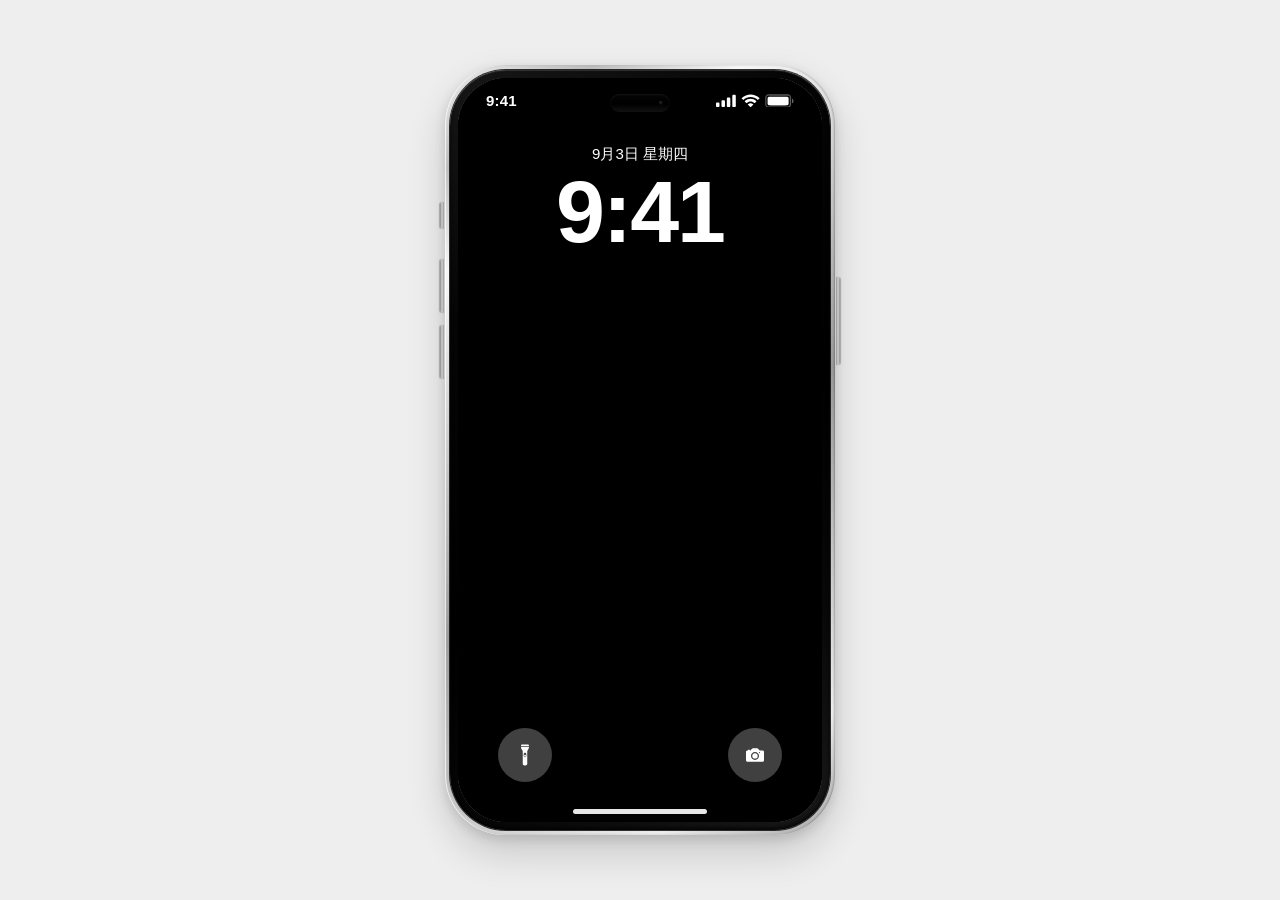
==== satou/index.html @ 559e8ab4 "创建 index.html" ====
<!DOCTYPE html>
<html lang="zh-CN">

<head>
<meta charset="UTF-8">

<meta name="viewport"
content="width=device-width,
initial-scale=1.0,
maximum-scale=1.0,
user-scalable=no,
viewport-fit=cover">

<title>satou</title>

<!-- =========================
     PWA
========================= -->

<link rel="manifest" href="./manifest.webmanifest">

<link rel="icon"
type="image/png"
href="https://i.imgs.ovh/2026/09/02/5fd685cc628af5558ac9b6ee3668867c.png">

<link rel="apple-touch-icon"
href="https://i.imgs.ovh/2026/09/02/5fd685cc628af5558ac9b6ee3668867c.png">

<meta name="apple-mobile-web-app-title" content="satou">

<meta name="apple-mobile-web-app-capable" content="yes">

<meta name="apple-mobile-web-app-status-bar-style"
content="black-translucent">

<meta name="mobile-web-app-capable" content="yes">

<meta name="theme-color" content="#eeeeee">


<style>

/* =========================
   基础
========================= */

*{
    box-sizing:border-box;
    margin:0;
    padding:0;
}

html,
body{
    width:100%;
    height:100%;
    overflow:hidden;
}

body{
    background:#eeeeee;

    display:flex;
    align-items:center;
    justify-content:center;

    user-select:none;
    -webkit-user-select:none;

    touch-action:none;
}


/* =========================
   手机最外层
========================= */

.phone{
    position:relative;

    width:min(390px,88vw);
    height:min(770px,91vh);

    border-radius:60px;
    padding:5px;

    background:
    linear-gradient(
        145deg,
        #eeeeee 0%,
        #bdbdbd 10%,
        #f7f7f7 20%,
        #9b9b9b 55%,
        #ededed 88%,
        #a5a5a5 100%
    );

    box-shadow:
    0 18px 38px rgba(0,0,0,.16),
    0 4px 12px rgba(0,0,0,.12),
    inset 1px 0 1px rgba(255,255,255,.85),
    inset -1px 0 2px rgba(0,0,0,.25);
}


/* =========================
   黑色手机边框
========================= */

.phone-frame{
    position:relative;

    width:100%;
    height:100%;

    padding:8px;

    border-radius:56px;

    background:
    linear-gradient(
        145deg,
        #171717 0%,
        #050505 25%,
        #000 55%,
        #080808 78%,
        #191919 100%
    );

    box-shadow:
    inset 0 1px 1px rgba(255,255,255,.15),
    inset 0 -2px 4px rgba(0,0,0,.9),
    0 0 0 1px rgba(0,0,0,.8);
}


/* =========================
   屏幕
========================= */

.screen{
    position:relative;

    width:100%;
    height:100%;

    overflow:hidden;

    border-radius:48px;

    background:#fff;

    box-shadow:
    inset 0 0 0 1px rgba(255,255,255,.3);
}


/* =========================
   Satou 手机内容区域
========================= */

.screen-content{
    position:absolute;
    inset:0;

    width:100%;
    height:100%;

    overflow:hidden;

    /*
       以后这里放：

       ① 锁屏
       ② 手机桌面
       ③ App
       ④ App 内页面
       ⑤ 状态栏
       ⑥ 壁纸
    */

    background:#000;
}


/* =========================
   锁屏页面
========================= */

#lockscreen-page{

    position:absolute;

    inset:0;

    width:100%;
    height:100%;

    border:0;

    display:block;

    overflow:hidden;

    background:#000;

}


/* =========================
   Dynamic Island
========================= */

.dynamic-island{
    position:absolute;

    z-index:100;

    top:16px;
    left:50%;

    transform:translateX(-50%);

    width:60px;
    height:18px;

    border-radius:30px;

    background:
    linear-gradient(
        180deg,
        #050505 0%,
        #000 55%,
        #111 100%
    );

    box-shadow:
    inset 0 1px 2px rgba(255,255,255,.07),
    0 1px 2px rgba(0,0,0,.3);
}


/* 灵动岛镜头 */

.dynamic-island::after{
    content:"";

    position:absolute;

    width:4px;
    height:4px;

    right:7px;
    top:7px;

    border-radius:50%;

    background:
    radial-gradient(
        circle at 35% 30%,
        #303030 0%,
        #111 45%,
        #000 100%
    );
}


/* =========================
   左侧静音键
========================= */

.side-switch,
.volume-up,
.volume-down{
    position:absolute;

    z-index:200;

    left:-5px;

    width:4px;

    border-radius:3px 0 0 3px;

    background:
    linear-gradient(
        90deg,
        #888,
        #d0d0d0,
        #999
    );

    box-shadow:
    -1px 0 1px rgba(0,0,0,.25);
}

.side-switch{
    top:137px;
    height:27px;
}

.volume-up{
    top:194px;
    height:54px;
}

.volume-down{
    top:260px;
    height:54px;
}


/* =========================
   右侧电源键
========================= */

.power-button{
    position:absolute;

    z-index:200;

    right:-5px;
    top:212px;

    width:4px;
    height:88px;

    border-radius:0 3px 3px 0;

    background:
    linear-gradient(
        90deg,
        #929292,
        #d0d0d0,
        #929292
    );

    box-shadow:
    1px 0 1px rgba(0,0,0,.25);
}


/* =========================
   手机端适配
========================= */

@media(max-width:500px){

    .phone{
        width:92vw;
        height:90vh;

        border-radius:51px;
        padding:4px;
    }

    .phone-frame{
        border-radius:47px;
        padding:7px;
    }

    .screen{
        border-radius:40px;
    }

    .dynamic-island{
        top:14px;
    }

    .side-switch{
        top:120px;
    }

    .volume-up{
        top:170px;
        height:49px;
    }

    .volume-down{
        top:230px;
        height:49px;
    }

    .power-button{
        top:190px;
        height:82px;
    }
}


/* =========================
   PWA 安全区域
========================= */

@supports(padding:env(safe-area-inset-top)){

    .screen-content{
        padding-top:env(safe-area-inset-top);
        padding-bottom:env(safe-area-inset-bottom);
    }
}

</style>
</head>


<body>

<!-- ==================================================
     SATOU PHONE
================================================== -->

<div class="phone">

    <!-- 左侧实体键 -->

    <div class="side-switch"></div>

    <div class="volume-up"></div>

    <div class="volume-down"></div>


    <!-- 右侧电源键 -->

    <div class="power-button"></div>


    <!-- 手机黑色边框 -->

    <div class="phone-frame">

        <!-- 手机屏幕 -->

        <div class="screen">

            <!--
                SATOU 所有手机界面
                都写在这里
            -->

            <div class="screen-content">

                <!-- =========================
                     当前页面：锁屏
                     ========================= -->

                <iframe
                    id="lockscreen-page"
                    src="./lockscreen.html"
                    title="Satou Lock Screen">
                </iframe>

            </div>


            <!-- 灵动岛 -->

            <div class="dynamic-island"></div>

        </div>

    </div>

</div>


<script>

/* =========================
   Service Worker
========================= */

if("serviceWorker" in navigator){

    window.addEventListener("load",()=>{

        navigator.serviceWorker
        .register("./sw.js")
        .then(()=>{
            console.log("satou PWA 已启动");
        })
        .catch(error=>{
            console.log("Service Worker 注册失败",error);
        });

    });

}


/* =========================
   禁止手势缩放
========================= */

document.addEventListener(
    "gesturestart",
    event=>event.preventDefault()
);


/* =========================
   禁止双击缩放
========================= */

let lastTouchEnd=0;

document.addEventListener(
    "touchend",
    event=>{

        const now=Date.now();

        if(now-lastTouchEnd<=300){
            event.preventDefault();
        }

        lastTouchEnd=now;

    },
    false
);

</script>

</body>
</html>
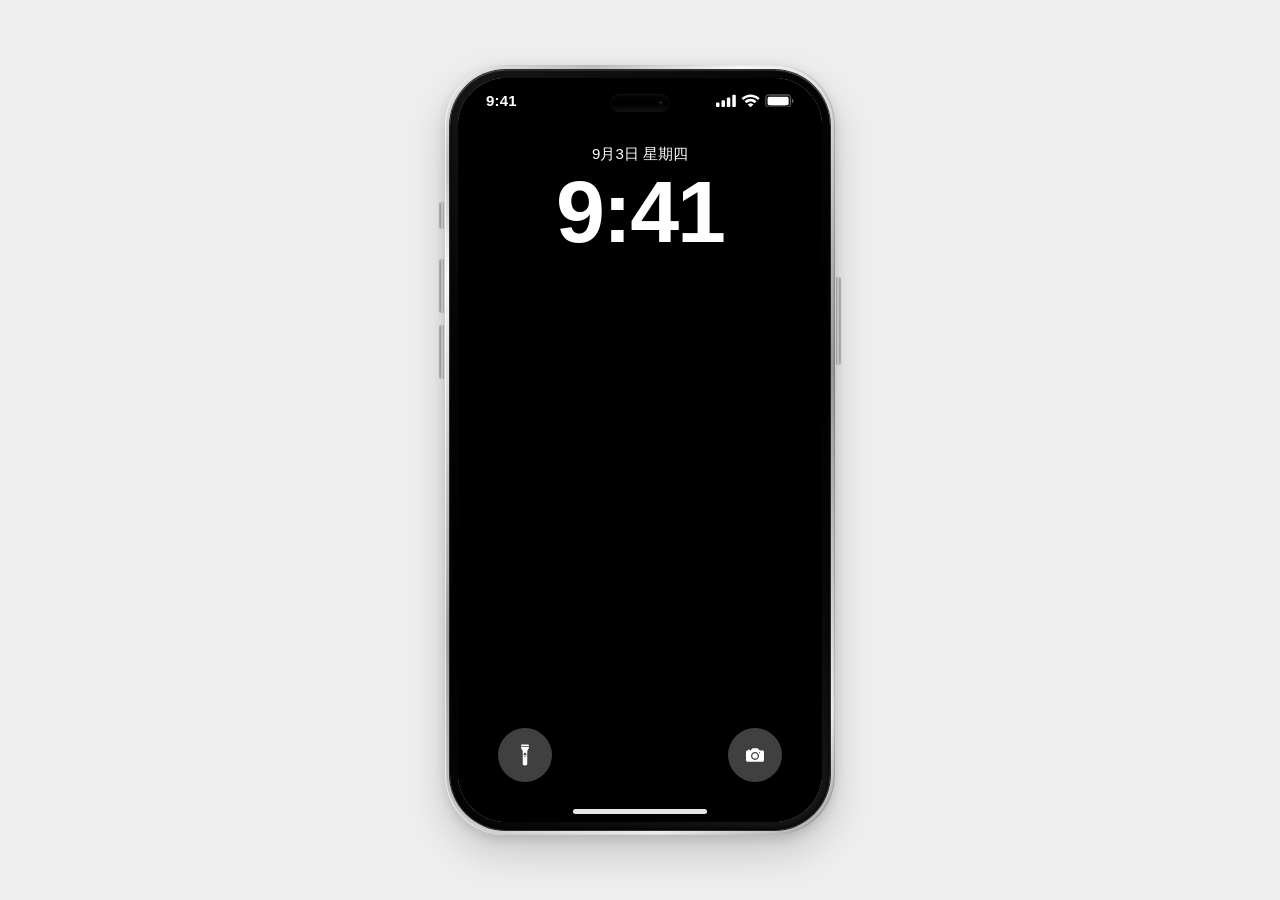
==== commit 74efa0a4: "更新 index.html" ====
--- a/satou/index.html
+++ b/satou/index.html
@@ -12,10 +12,6 @@
 viewport-fit=cover">
 
 <title>satou</title>
-
-<!-- =========================
-     PWA
-========================= -->
 
 <link rel="manifest" href="./manifest.webmanifest">
 
@@ -167,19 +163,6 @@
     height:100%;
 
     overflow:hidden;
-
-    /*
-       以后这里放：
-
-       ① 锁屏
-       ② 手机桌面
-       ③ App
-       ④ App 内页面
-       ⑤ 状态栏
-       ⑥ 壁纸
-    */
-
-    background:#000;
 }
 
 
@@ -187,8 +170,7 @@
    锁屏页面
 ========================= */
 
-#lockscreen-page{
-
+.page-frame{
     position:absolute;
 
     inset:0;
@@ -197,13 +179,14 @@
     height:100%;
 
     border:0;
+    margin:0;
+    padding:0;
 
     display:block;
 
     overflow:hidden;
 
     background:#000;
-
 }
 
 
@@ -363,6 +346,10 @@
         border-radius:40px;
     }
 
+    .page-frame{
+        border-radius:40px;
+    }
+
     .dynamic-island{
         top:14px;
     }
@@ -441,14 +428,13 @@
 
             <div class="screen-content">
 
-                <!-- =========================
-                     当前页面：锁屏
-                     ========================= -->
+                <!-- 锁屏页面 -->
 
                 <iframe
-                    id="lockscreen-page"
                     src="./lockscreen.html"
-                    title="Satou Lock Screen">
+                    class="page-frame"
+                    title="Satou Lock Screen"
+                    scrolling="no">
                 </iframe>
 
             </div>
